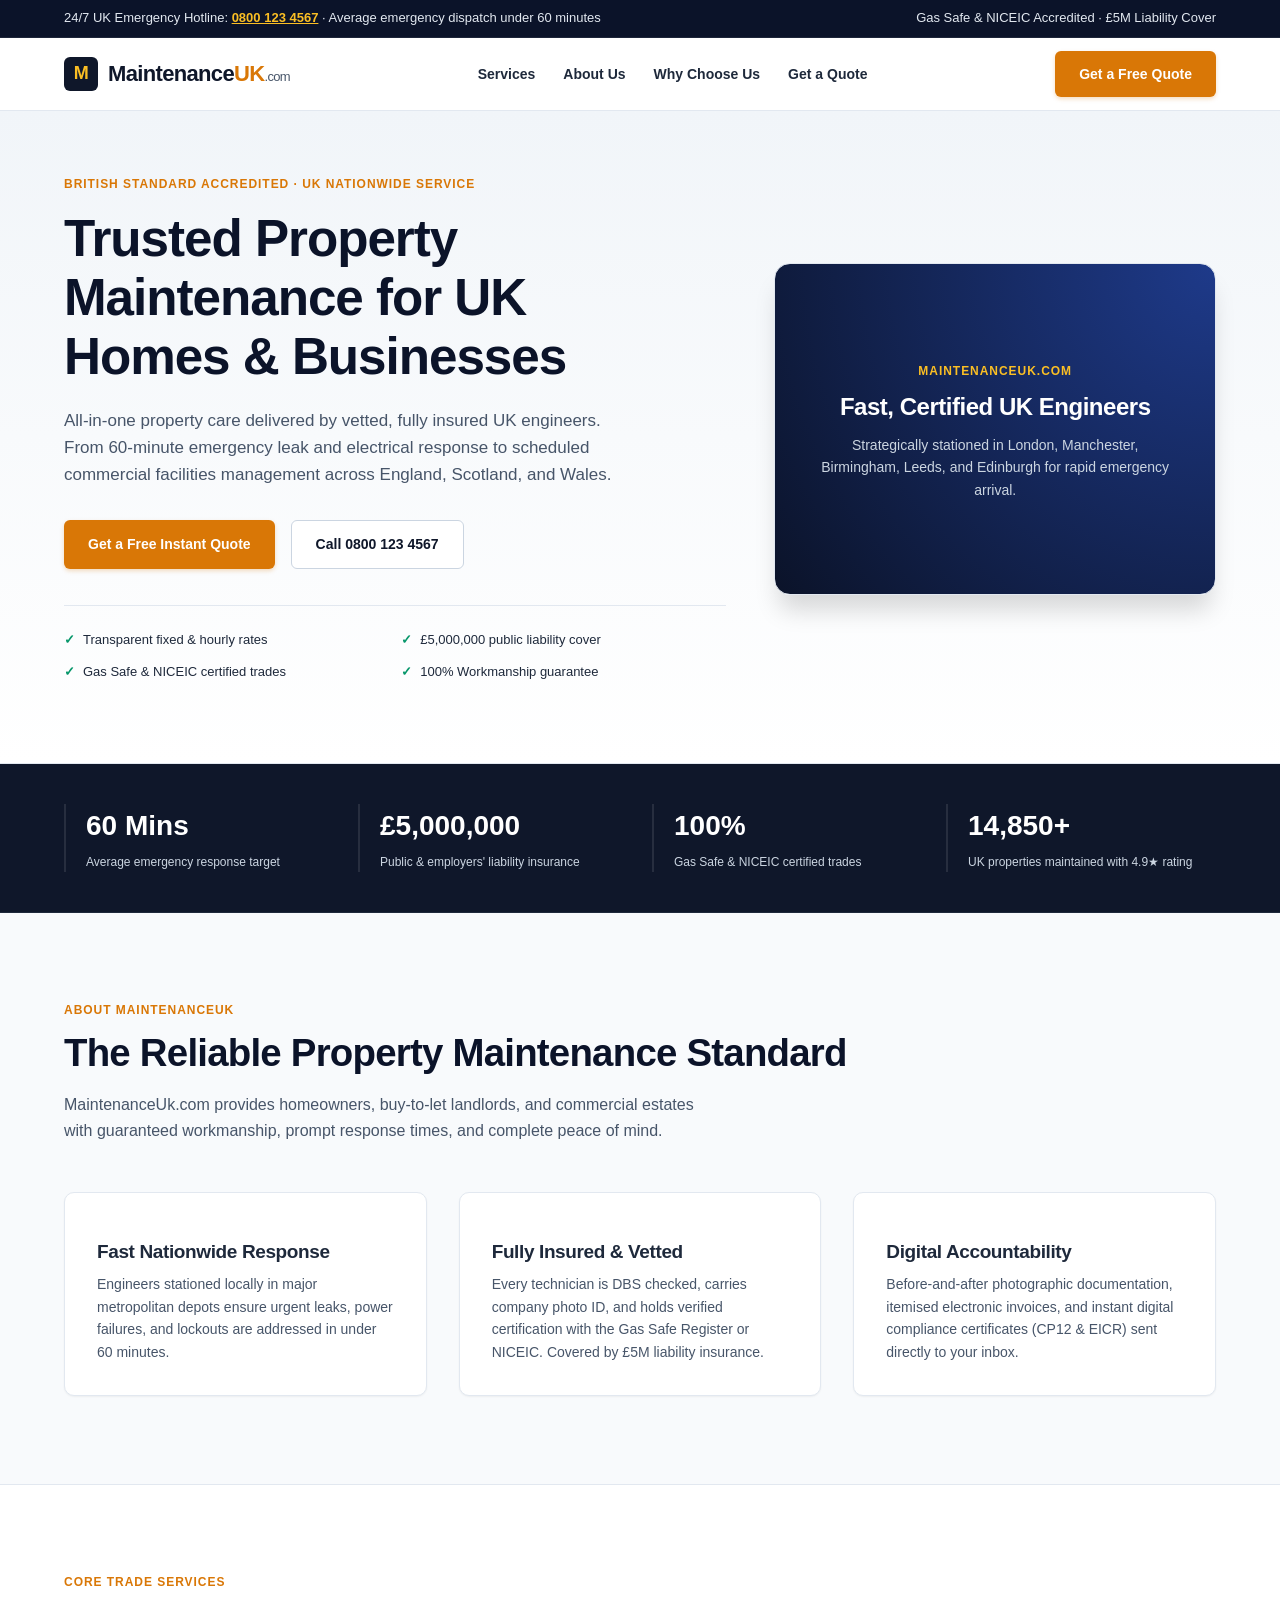
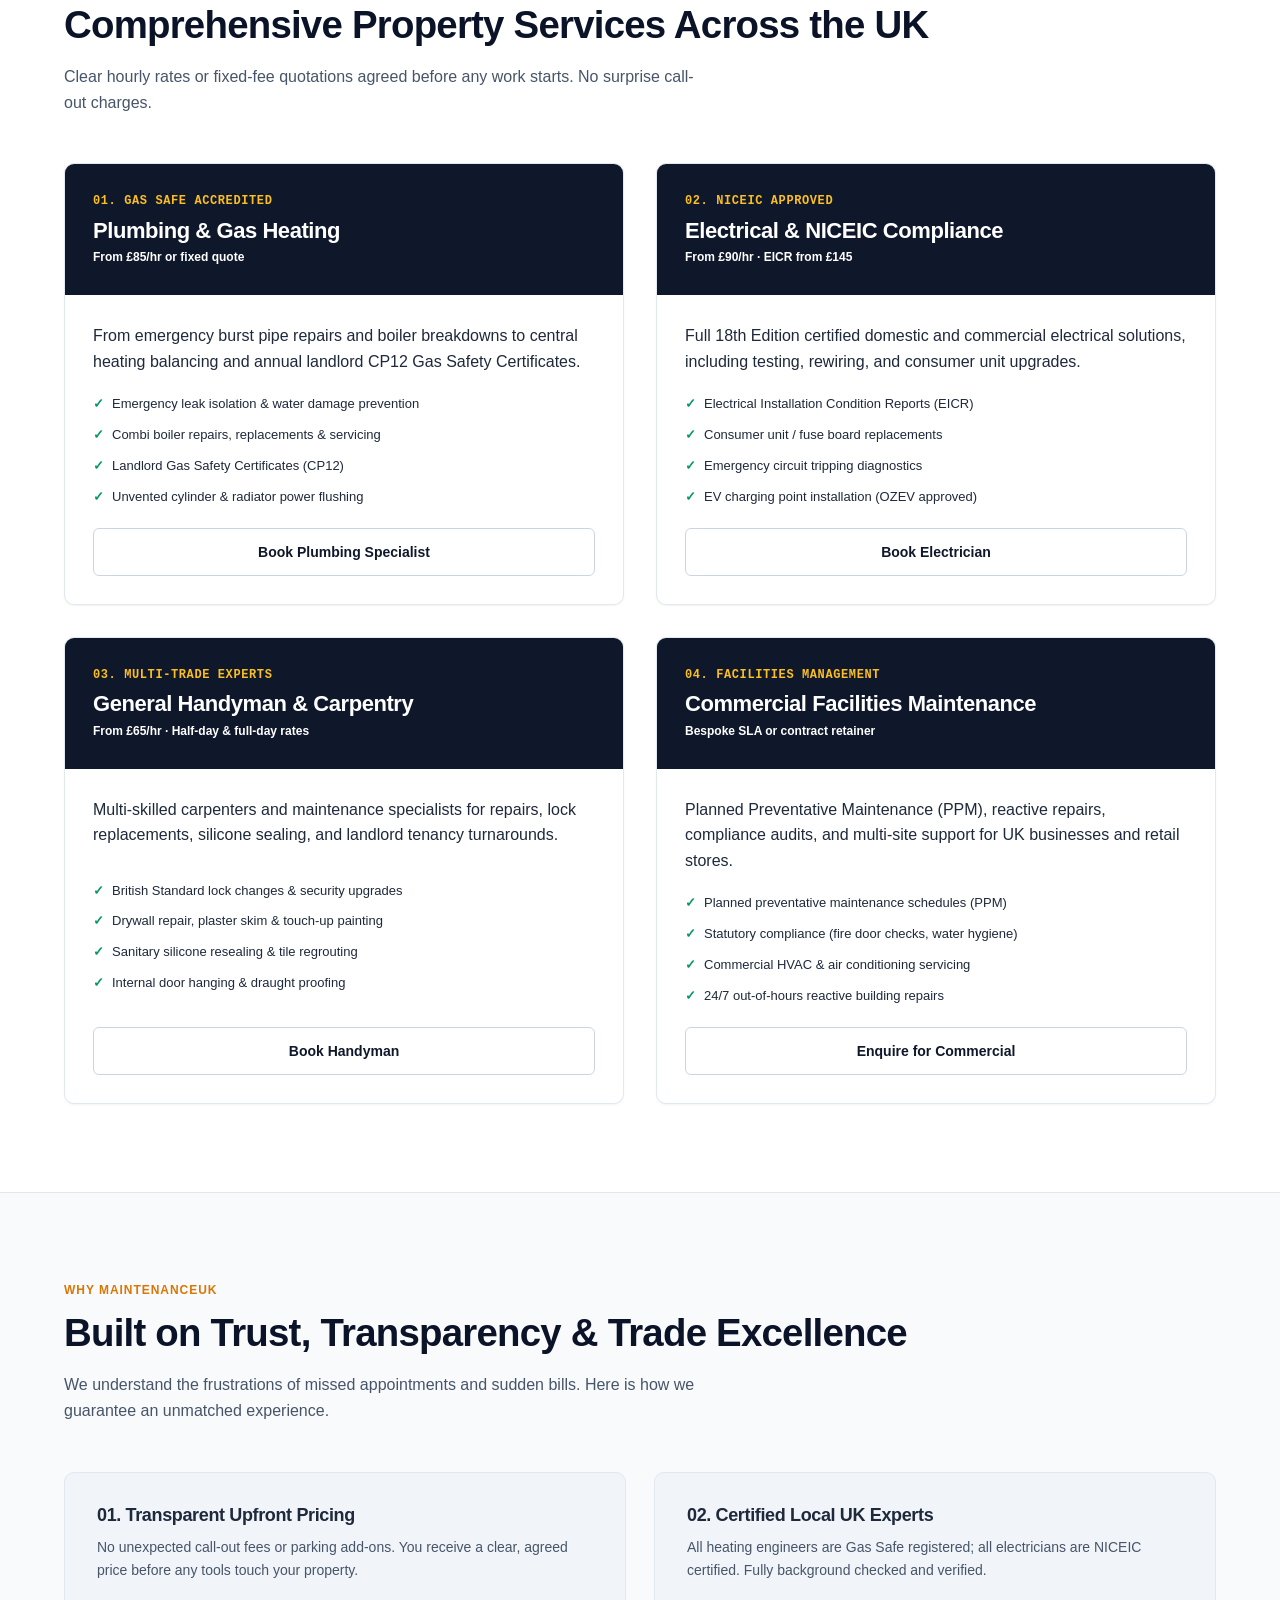
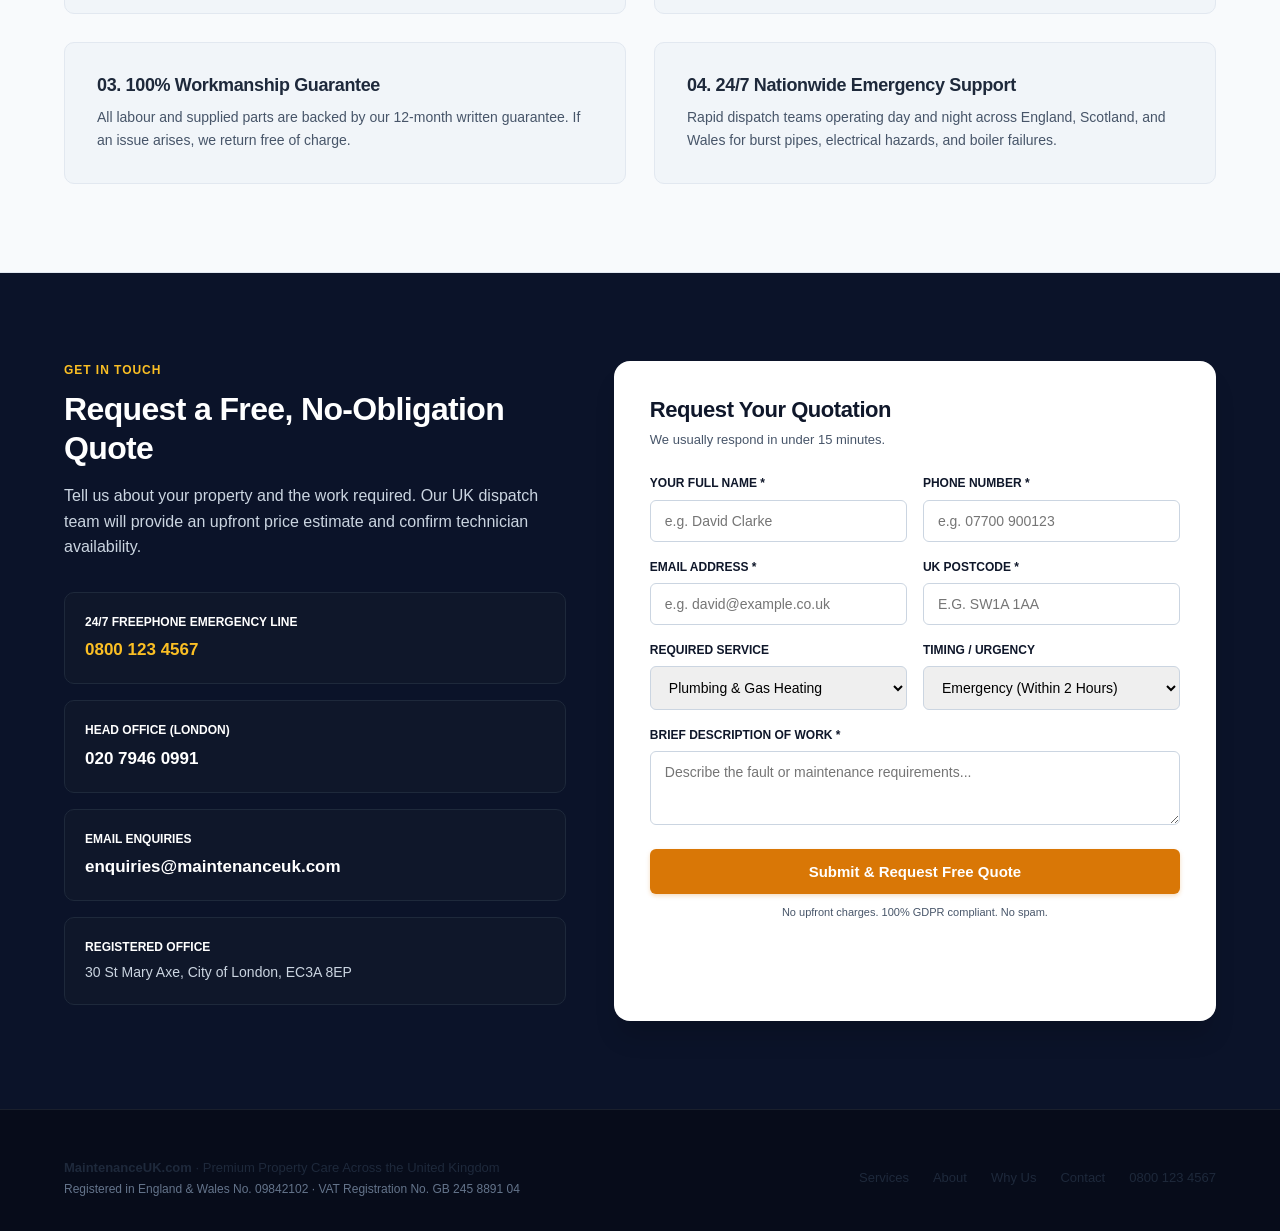
==== public/maintenance_uk.html @ 9b9533ff "feat: initialize React project with Vite and Tailwind Set up the project structure, including TypeSc" ====
<!DOCTYPE html>
<html lang="en-GB">
<head>
  <meta charset="UTF-8">
  <meta name="viewport" content="width=device-width, initial-scale=1.0">
  <title>MaintenanceUK | Premium Property Maintenance Across the United Kingdom</title>
  <meta name="description" content="MaintenanceUk.com provides trusted, fully insured property maintenance for UK homeowners, landlords, and commercial estates. Gas Safe, NICEIC certified, 24/7 fast response.">
  
  <!-- Polyfill/setter for window.fetch to allow extension interceptors to assign fetch without throwing -->
  <script>
    (function() {
      try {
        var _rawFetch = window.fetch ? window.fetch.bind(window) : null;
        Object.defineProperty(window, 'fetch', {
          get: function() { return _rawFetch; },
          set: function(fn) { _rawFetch = fn; },
          configurable: true,
          enumerable: true
        });
      } catch (err) {}

      window.addEventListener('error', function(event) {
        if (
          (event.filename && event.filename.indexOf('chrome-extension://') !== -1) ||
          (event.message && event.message.indexOf('Cannot set property fetch') !== -1)
        ) {
          event.preventDefault();
          event.stopImmediatePropagation();
          return true;
        }
      }, true);
    })();
  </script>

  <style>
    /* CSS Reset & Variables */
    *, *::before, *::after {
      box-sizing: border-box;
      margin: 0;
      padding: 0;
    }

    :root {
      --navy-950: #0b1329;
      --navy-900: #0f172a;
      --navy-800: #1e293b;
      --navy-700: #334155;
      --amber-600: #d97706;
      --amber-500: #f59e0b;
      --amber-400: #fbbf24;
      --emerald-600: #059669;
      --emerald-500: #10b981;
      --slate-50: #f8fafc;
      --slate-100: #f1f5f9;
      --slate-200: #e2e8f0;
      --slate-300: #cbd5e1;
      --slate-600: #475569;
      --slate-800: #1e293b;
      --slate-900: #0f172a;
      --white: #ffffff;
      --font-display: 'Plus Jakarta Sans', -apple-system, sans-serif;
      --font-body: 'Public Sans', -apple-system, sans-serif;
      --font-mono: 'JetBrains Mono', monospace;
      --radius-sm: 6px;
      --radius-md: 10px;
      --radius-lg: 16px;
      --shadow-sm: 0 1px 2px rgba(0,0,0,0.05);
      --shadow-md: 0 4px 6px -1px rgba(0,0,0,0.08), 0 2px 4px -2px rgba(0,0,0,0.05);
      --shadow-lg: 0 10px 15px -3px rgba(0,0,0,0.1), 0 4px 6px -4px rgba(0,0,0,0.08);
      --shadow-xl: 0 20px 25px -5px rgba(0,0,0,0.15);
    }

    html {
      font-family: var(--font-body);
      color: var(--slate-800);
      background-color: var(--slate-50);
      scroll-behavior: smooth;
      line-height: 1.6;
      -webkit-font-smoothing: antialiased;
    }

    h1, h2, h3, h4, .font-display {
      font-family: var(--font-display);
      letter-spacing: -0.02em;
      line-height: 1.2;
      color: var(--slate-950);
    }

    a {
      color: inherit;
      text-decoration: none;
    }

    img {
      max-width: 100%;
      height: auto;
      display: block;
    }

    .container {
      max-width: 1200px;
      margin: 0 auto;
      padding: 0 24px;
    }

    /* Top Emergency Strip */
    .emergency-bar {
      background-color: var(--navy-950);
      color: #e2e8f0;
      font-size: 13px;
      padding: 8px 0;
      border-bottom: 1px solid rgba(255,255,255,0.08);
    }

    .emergency-bar .container {
      display: flex;
      justify-content: space-between;
      align-items: center;
      flex-wrap: wrap;
      gap: 12px;
    }

    .emergency-phone {
      color: var(--amber-400);
      font-weight: 700;
      text-decoration: underline;
    }

    /* Main Navigation */
    .top-header {
      background-color: rgba(255, 255, 255, 0.98);
      border-bottom: 1px solid var(--slate-200);
      position: sticky;
      top: 0;
      z-index: 100;
      backdrop-filter: blur(8px);
    }

    .top-header .container {
      display: flex;
      align-items: center;
      justify-content: space-between;
      height: 72px;
      gap: 32px;
    }

    .brand {
      display: flex;
      align-items: center;
      gap: 10px;
      font-size: 22px;
      font-weight: 800;
      letter-spacing: -0.03em;
      color: var(--navy-900);
      white-space: nowrap;
    }

    .brand-badge {
      width: 34px;
      height: 34px;
      background: var(--navy-900);
      color: var(--amber-400);
      border-radius: var(--radius-sm);
      display: flex;
      align-items: center;
      justify-content: center;
      font-size: 18px;
      font-weight: 800;
    }

    .brand span.accent {
      color: var(--amber-600);
    }

    .brand span.domain {
      font-size: 13px;
      color: var(--slate-600);
      font-weight: 500;
    }

    .nav-links {
      display: flex;
      gap: 28px;
      font-size: 14px;
      font-weight: 600;
      color: var(--slate-700);
    }

    .nav-links a:hover {
      color: var(--amber-600);
      transition: color 0.15s ease;
    }

    .btn {
      display: inline-flex;
      align-items: center;
      justify-content: center;
      gap: 8px;
      padding: 12px 24px;
      border-radius: var(--radius-sm);
      font-size: 14px;
      font-weight: 700;
      cursor: pointer;
      transition: all 0.15s ease;
      white-space: nowrap;
      border: none;
    }

    .btn-primary {
      background-color: var(--amber-600);
      color: var(--white);
      box-shadow: 0 2px 4px rgba(217,119,6,0.25);
    }

    .btn-primary:hover {
      background-color: var(--amber-500);
      transform: translateY(-1px);
      box-shadow: 0 4px 10px rgba(217,119,6,0.35);
    }

    .btn-outline {
      background-color: var(--white);
      color: var(--navy-900);
      border: 1px solid var(--slate-300);
    }

    .btn-outline:hover {
      background-color: var(--slate-100);
      border-color: var(--slate-400);
    }

    /* Hero Section */
    .hero-section {
      padding: 64px 0 80px;
      background: linear-gradient(180deg, #f1f5f9 0%, #ffffff 100%);
      border-bottom: 1px solid var(--slate-200);
    }

    .hero-grid {
      display: grid;
      grid-template-columns: 1.2fr 0.8fr;
      gap: 48px;
      align-items: center;
    }

    .hero-kicker {
      font-size: 12px;
      font-weight: 700;
      text-transform: uppercase;
      letter-spacing: 0.08em;
      color: var(--amber-600);
      margin-bottom: 16px;
    }

    .hero-title {
      font-size: clamp(2.25rem, 4vw, 3.5rem);
      font-weight: 800;
      color: var(--navy-950);
      line-height: 1.15;
      margin-bottom: 20px;
      text-wrap: balance;
    }

    .hero-desc {
      font-size: 17px;
      color: var(--slate-600);
      margin-bottom: 32px;
      max-width: 580px;
    }

    .hero-actions {
      display: flex;
      gap: 16px;
      margin-bottom: 36px;
      flex-wrap: wrap;
    }

    .hero-trust-list {
      display: grid;
      grid-template-columns: 1fr 1fr;
      gap: 12px;
      padding-top: 24px;
      border-top: 1px solid var(--slate-200);
      font-size: 13px;
      color: var(--slate-700);
      font-weight: 500;
    }

    .hero-trust-item {
      display: flex;
      align-items: center;
      gap: 8px;
    }

    .check-icon {
      color: var(--emerald-600);
      font-weight: 800;
    }

    /* Hero Visual Card */
    .hero-visual {
      position: relative;
      border-radius: var(--radius-lg);
      overflow: hidden;
      box-shadow: var(--shadow-xl);
      background-color: var(--navy-900);
      border: 1px solid var(--slate-200);
      aspect-ratio: 4/3;
      display: flex;
      align-items: center;
      justify-content: center;
      color: white;
      text-align: center;
      background: radial-gradient(circle at top right, #1e3a8a, #0b1329);
    }

    .hero-visual-content {
      padding: 40px;
    }

    .hero-visual-badge {
      display: inline-block;
      font-size: 12px;
      text-transform: uppercase;
      letter-spacing: 0.08em;
      font-weight: 700;
      color: var(--amber-400);
      margin-bottom: 12px;
    }

    .hero-visual h3 {
      color: white;
      font-size: 24px;
      margin-bottom: 12px;
    }

    .hero-visual p {
      color: var(--slate-300);
      font-size: 14px;
      max-width: 360px;
      margin: 0 auto;
    }

    /* Full-width Stats Strip */
    .stats-strip {
      background-color: var(--navy-900);
      color: var(--white);
      padding: 40px 0;
      border-bottom: 1px solid var(--navy-800);
    }

    .stats-grid {
      display: grid;
      grid-template-columns: repeat(4, 1fr);
      gap: 24px;
    }

    .stat-item {
      border-left: 2px solid rgba(255,255,255,0.1);
      padding-left: 20px;
    }

    .stat-number {
      font-size: 28px;
      font-weight: 800;
      color: var(--white);
      font-family: var(--font-display);
      font-variant-numeric: tabular-nums;
    }

    .stat-label {
      font-size: 12px;
      color: var(--slate-300);
      margin-top: 4px;
    }

    /* Section Styles */
    .section {
      padding: 88px 0;
      border-bottom: 1px solid var(--slate-200);
    }

    .section-kicker {
      font-size: 12px;
      font-weight: 700;
      text-transform: uppercase;
      letter-spacing: 0.08em;
      color: var(--amber-600);
      margin-bottom: 10px;
    }

    .section-title {
      font-size: clamp(1.8rem, 3vw, 2.4rem);
      font-weight: 800;
      color: var(--navy-950);
      margin-bottom: 16px;
    }

    .section-desc {
      font-size: 16px;
      color: var(--slate-600);
      max-width: 640px;
      margin-bottom: 48px;
    }

    /* About Cards */
    .about-grid {
      display: grid;
      grid-template-columns: repeat(3, 1fr);
      gap: 32px;
    }

    .about-card {
      background: var(--white);
      padding: 32px;
      border-radius: var(--radius-md);
      border: 1px solid var(--slate-200);
      box-shadow: var(--shadow-sm);
    }

    .about-card h3 {
      font-size: 19px;
      font-weight: 700;
      margin: 16px 0 10px;
    }

    .about-card p {
      font-size: 14px;
      color: var(--slate-600);
      line-height: 1.6;
    }

    /* Services Grid */
    .services-grid {
      display: grid;
      grid-template-columns: repeat(2, 1fr);
      gap: 32px;
    }

    .service-card {
      background: var(--white);
      border-radius: var(--radius-md);
      border: 1px solid var(--slate-200);
      overflow: hidden;
      box-shadow: var(--shadow-sm);
      display: flex;
      flex-direction: column;
    }

    .service-card-header {
      background-color: var(--navy-900);
      color: white;
      padding: 28px;
    }

    .service-number {
      font-family: var(--font-mono);
      font-size: 12px;
      font-weight: 700;
      color: var(--amber-400);
      letter-spacing: 0.05em;
    }

    .service-card-header h3 {
      color: white;
      font-size: 22px;
      margin: 6px 0 4px;
    }

    .service-rate {
      font-size: 12px;
      color: var(--amber-300);
      font-weight: 600;
    }

    .service-body {
      padding: 28px;
      flex: 1;
      display: flex;
      flex-direction: column;
      justify-content: space-between;
    }

    .service-features {
      list-style: none;
      margin: 20px 0;
      display: flex;
      flex-direction: column;
      gap: 10px;
    }

    .service-features li {
      font-size: 13px;
      color: var(--slate-700);
      display: flex;
      align-items: flex-start;
      gap: 8px;
    }

    /* Why Choose Us Grid */
    .trust-grid {
      display: grid;
      grid-template-columns: repeat(2, 1fr);
      gap: 28px;
    }

    .trust-card {
      background: var(--slate-100);
      padding: 32px;
      border-radius: var(--radius-md);
      border: 1px solid var(--slate-200);
    }

    .trust-card h3 {
      font-size: 18px;
      font-weight: 700;
      margin-bottom: 10px;
    }

    .trust-card p {
      font-size: 14px;
      color: var(--slate-600);
    }

    /* Contact Section */
    .contact-section {
      background-color: var(--navy-950);
      color: white;
      padding: 88px 0;
    }

    .contact-grid {
      display: grid;
      grid-template-columns: 1fr 1.2fr;
      gap: 48px;
    }

    .contact-info h2 {
      color: white;
      font-size: 32px;
      margin-bottom: 16px;
    }

    .contact-info p {
      color: var(--slate-300);
      font-size: 16px;
      margin-bottom: 32px;
    }

    .contact-detail {
      background: var(--navy-900);
      padding: 20px;
      border-radius: var(--radius-md);
      border: 1px solid var(--navy-800);
      margin-bottom: 16px;
    }

    .contact-detail-label {
      font-size: 12px;
      color: var(--slate-400);
      text-transform: uppercase;
      font-weight: 700;
      margin-bottom: 4px;
    }

    .contact-detail-val {
      font-size: 17px;
      font-weight: 700;
      color: white;
    }

    /* Contact Form */
    .contact-form {
      background: white;
      padding: 36px;
      border-radius: var(--radius-lg);
      color: var(--slate-900);
      box-shadow: var(--shadow-xl);
    }

    .form-group {
      margin-bottom: 16px;
    }

    .form-group label {
      display: block;
      font-size: 12px;
      font-weight: 700;
      text-transform: uppercase;
      color: var(--slate-700);
      margin-bottom: 6px;
    }

    .form-control {
      width: 100%;
      padding: 12px 14px;
      font-size: 14px;
      border: 1px solid var(--slate-300);
      border-radius: var(--radius-sm);
      font-family: inherit;
    }

    .form-control:focus {
      outline: none;
      border-color: var(--amber-600);
      box-shadow: 0 0 0 2px rgba(217,119,6,0.2);
    }

    .form-row {
      display: grid;
      grid-template-columns: 1fr 1fr;
      gap: 16px;
    }

    /* Footer */
    .footer {
      background-color: #070c1a;
      color: var(--slate-400);
      font-size: 13px;
      padding: 48px 0 32px;
      border-top: 1px solid rgba(255,255,255,0.08);
    }

    .footer .container {
      display: flex;
      justify-content: space-between;
      align-items: center;
      flex-wrap: wrap;
      gap: 20px;
    }

    .footer-links {
      display: flex;
      gap: 24px;
    }

    .footer-links a:hover {
      color: white;
    }

    /* Responsive adjustments */
    @media (max-width: 900px) {
      .hero-grid,
      .services-grid,
      .about-grid,
      .trust-grid,
      .contact-grid {
        grid-template-columns: 1fr;
      }

      .stats-grid {
        grid-template-columns: repeat(2, 1fr);
      }

      .nav-links {
        display: none;
      }

      .form-row {
        grid-template-columns: 1fr;
      }
    }
  </style>
</head>
<body>

  <!-- 24/7 UK Emergency Hotline Strip -->
  <div class="emergency-bar">
    <div class="container">
      <div>
        <span>24/7 UK Emergency Hotline: </span>
        <a href="tel:08001234567" class="emergency-phone">0800 123 4567</a>
        <span> · Average emergency dispatch under 60 minutes</span>
      </div>
      <div>
        <span>Gas Safe & NICEIC Accredited · £5M Liability Cover</span>
      </div>
    </div>
  </div>

  <!-- Top Bar Navigation -->
  <header class="top-header">
    <div class="container">
      <a href="#" class="brand">
        <div class="brand-badge">M</div>
        <div>Maintenance<span class="accent">UK</span><span class="domain">.com</span></div>
      </a>

      <nav class="nav-links">
        <a href="#services">Services</a>
        <a href="#about">About Us</a>
        <a href="#why-choose-us">Why Choose Us</a>
        <a href="#contact">Get a Quote</a>
      </nav>

      <a href="#contact" class="btn btn-primary">
        Get a Free Quote
      </a>
    </div>
  </header>

  <!-- Hero Section -->
  <section class="hero-section">
    <div class="container">
      <div class="hero-grid">
        <div>
          <div class="hero-kicker">British Standard Accredited · UK Nationwide Service</div>
          <h1 class="hero-title">Trusted Property Maintenance for UK Homes & Businesses</h1>
          <p class="hero-desc">
            All-in-one property care delivered by vetted, fully insured UK engineers. From 60-minute emergency leak and electrical response to scheduled commercial facilities management across England, Scotland, and Wales.
          </p>

          <div class="hero-actions">
            <a href="#contact" class="btn btn-primary">Get a Free Instant Quote</a>
            <a href="tel:08001234567" class="btn btn-outline">Call 0800 123 4567</a>
          </div>

          <div class="hero-trust-list">
            <div class="hero-trust-item"><span class="check-icon">✓</span> Transparent fixed & hourly rates</div>
            <div class="hero-trust-item"><span class="check-icon">✓</span> £5,000,000 public liability cover</div>
            <div class="hero-trust-item"><span class="check-icon">✓</span> Gas Safe & NICEIC certified trades</div>
            <div class="hero-trust-item"><span class="check-icon">✓</span> 100% Workmanship guarantee</div>
          </div>
        </div>

        <div>
          <div class="hero-visual">
            <div class="hero-visual-content">
              <span class="hero-visual-badge">MaintenanceUk.com</span>
              <h3>Fast, Certified UK Engineers</h3>
              <p>Strategically stationed in London, Manchester, Birmingham, Leeds, and Edinburgh for rapid emergency arrival.</p>
            </div>
          </div>
        </div>
      </div>
    </div>
  </section>

  <!-- Key Metrics Strip -->
  <div class="stats-strip">
    <div class="container">
      <div class="stats-grid">
        <div class="stat-item">
          <div class="stat-number">60 Mins</div>
          <div class="stat-label">Average emergency response target</div>
        </div>
        <div class="stat-item">
          <div class="stat-number">£5,000,000</div>
          <div class="stat-label">Public & employers' liability insurance</div>
        </div>
        <div class="stat-item">
          <div class="stat-number">100%</div>
          <div class="stat-label">Gas Safe & NICEIC certified trades</div>
        </div>
        <div class="stat-item">
          <div class="stat-number">14,850+</div>
          <div class="stat-label">UK properties maintained with 4.9★ rating</div>
        </div>
      </div>
    </div>
  </div>

  <!-- About Us Section -->
  <section id="about" class="section">
    <div class="container">
      <div class="section-kicker">About MaintenanceUK</div>
      <h2 class="section-title">The Reliable Property Maintenance Standard</h2>
      <p class="section-desc">
        MaintenanceUk.com provides homeowners, buy-to-let landlords, and commercial estates with guaranteed workmanship, prompt response times, and complete peace of mind.
      </p>

      <div class="about-grid">
        <div class="about-card">
          <h3>Fast Nationwide Response</h3>
          <p>
            Engineers stationed locally in major metropolitan depots ensure urgent leaks, power failures, and lockouts are addressed in under 60 minutes.
          </p>
        </div>

        <div class="about-card">
          <h3>Fully Insured & Vetted</h3>
          <p>
            Every technician is DBS checked, carries company photo ID, and holds verified certification with the Gas Safe Register or NICEIC. Covered by £5M liability insurance.
          </p>
        </div>

        <div class="about-card">
          <h3>Digital Accountability</h3>
          <p>
            Before-and-after photographic documentation, itemised electronic invoices, and instant digital compliance certificates (CP12 & EICR) sent directly to your inbox.
          </p>
        </div>
      </div>
    </div>
  </section>

  <!-- Services Grid -->
  <section id="services" class="section" style="background-color: #ffffff;">
    <div class="container">
      <div class="section-kicker">Core Trade Services</div>
      <h2 class="section-title">Comprehensive Property Services Across the UK</h2>
      <p class="section-desc">
        Clear hourly rates or fixed-fee quotations agreed before any work starts. No surprise call-out charges.
      </p>

      <div class="services-grid">
        <!-- Plumbing & Heating -->
        <div class="service-card">
          <div class="service-card-header">
            <div class="service-number">01. GAS SAFE ACCREDITED</div>
            <h3>Plumbing & Gas Heating</h3>
            <div class="service-rate">From £85/hr or fixed quote</div>
          </div>
          <div class="service-body">
            <p>From emergency burst pipe repairs and boiler breakdowns to central heating balancing and annual landlord CP12 Gas Safety Certificates.</p>
            <ul class="service-features">
              <li><span class="check-icon">✓</span> Emergency leak isolation & water damage prevention</li>
              <li><span class="check-icon">✓</span> Combi boiler repairs, replacements & servicing</li>
              <li><span class="check-icon">✓</span> Landlord Gas Safety Certificates (CP12)</li>
              <li><span class="check-icon">✓</span> Unvented cylinder & radiator power flushing</li>
            </ul>
            <a href="#contact" class="btn btn-outline">Book Plumbing Specialist</a>
          </div>
        </div>

        <!-- Electrical -->
        <div class="service-card">
          <div class="service-card-header">
            <div class="service-number">02. NICEIC APPROVED</div>
            <h3>Electrical & NICEIC Compliance</h3>
            <div class="service-rate">From £90/hr · EICR from £145</div>
          </div>
          <div class="service-body">
            <p>Full 18th Edition certified domestic and commercial electrical solutions, including testing, rewiring, and consumer unit upgrades.</p>
            <ul class="service-features">
              <li><span class="check-icon">✓</span> Electrical Installation Condition Reports (EICR)</li>
              <li><span class="check-icon">✓</span> Consumer unit / fuse board replacements</li>
              <li><span class="check-icon">✓</span> Emergency circuit tripping diagnostics</li>
              <li><span class="check-icon">✓</span> EV charging point installation (OZEV approved)</li>
            </ul>
            <a href="#contact" class="btn btn-outline">Book Electrician</a>
          </div>
        </div>

        <!-- General Handyman -->
        <div class="service-card">
          <div class="service-card-header">
            <div class="service-number">03. MULTI-TRADE EXPERTS</div>
            <h3>General Handyman & Carpentry</h3>
            <div class="service-rate">From £65/hr · Half-day & full-day rates</div>
          </div>
          <div class="service-body">
            <p>Multi-skilled carpenters and maintenance specialists for repairs, lock replacements, silicone sealing, and landlord tenancy turnarounds.</p>
            <ul class="service-features">
              <li><span class="check-icon">✓</span> British Standard lock changes & security upgrades</li>
              <li><span class="check-icon">✓</span> Drywall repair, plaster skim & touch-up painting</li>
              <li><span class="check-icon">✓</span> Sanitary silicone resealing & tile regrouting</li>
              <li><span class="check-icon">✓</span> Internal door hanging & draught proofing</li>
            </ul>
            <a href="#contact" class="btn btn-outline">Book Handyman</a>
          </div>
        </div>

        <!-- Commercial Maintenance -->
        <div class="service-card">
          <div class="service-card-header">
            <div class="service-number">04. FACILITIES MANAGEMENT</div>
            <h3>Commercial Facilities Maintenance</h3>
            <div class="service-rate">Bespoke SLA or contract retainer</div>
          </div>
          <div class="service-body">
            <p>Planned Preventative Maintenance (PPM), reactive repairs, compliance audits, and multi-site support for UK businesses and retail stores.</p>
            <ul class="service-features">
              <li><span class="check-icon">✓</span> Planned preventative maintenance schedules (PPM)</li>
              <li><span class="check-icon">✓</span> Statutory compliance (fire door checks, water hygiene)</li>
              <li><span class="check-icon">✓</span> Commercial HVAC & air conditioning servicing</li>
              <li><span class="check-icon">✓</span> 24/7 out-of-hours reactive building repairs</li>
            </ul>
            <a href="#contact" class="btn btn-outline">Enquire for Commercial</a>
          </div>
        </div>
      </div>
    </div>
  </section>

  <!-- Why Choose Us -->
  <section id="why-choose-us" class="section">
    <div class="container">
      <div class="section-kicker">Why MaintenanceUK</div>
      <h2 class="section-title">Built on Trust, Transparency & Trade Excellence</h2>
      <p class="section-desc">
        We understand the frustrations of missed appointments and sudden bills. Here is how we guarantee an unmatched experience.
      </p>

      <div class="trust-grid">
        <div class="trust-card">
          <h3>01. Transparent Upfront Pricing</h3>
          <p>No unexpected call-out fees or parking add-ons. You receive a clear, agreed price before any tools touch your property.</p>
        </div>
        <div class="trust-card">
          <h3>02. Certified Local UK Experts</h3>
          <p>All heating engineers are Gas Safe registered; all electricians are NICEIC certified. Fully background checked and verified.</p>
        </div>
        <div class="trust-card">
          <h3>03. 100% Workmanship Guarantee</h3>
          <p>All labour and supplied parts are backed by our 12-month written guarantee. If an issue arises, we return free of charge.</p>
        </div>
        <div class="trust-card">
          <h3>04. 24/7 Nationwide Emergency Support</h3>
          <p>Rapid dispatch teams operating day and night across England, Scotland, and Wales for burst pipes, electrical hazards, and boiler failures.</p>
        </div>
      </div>
    </div>
  </section>

  <!-- Contact & Free Quote Section -->
  <section id="contact" class="contact-section">
    <div class="container">
      <div class="contact-grid">
        <div class="contact-info">
          <div class="section-kicker" style="color: var(--amber-400);">Get in Touch</div>
          <h2>Request a Free, No-Obligation Quote</h2>
          <p>
            Tell us about your property and the work required. Our UK dispatch team will provide an upfront price estimate and confirm technician availability.
          </p>

          <div class="contact-detail">
            <div class="contact-detail-label">24/7 Freephone Emergency Line</div>
            <div class="contact-detail-val">
              <a href="tel:08001234567" style="color: var(--amber-400);">0800 123 4567</a>
            </div>
          </div>

          <div class="contact-detail">
            <div class="contact-detail-label">Head Office (London)</div>
            <div class="contact-detail-val">020 7946 0991</div>
          </div>

          <div class="contact-detail">
            <div class="contact-detail-label">Email Enquiries</div>
            <div class="contact-detail-val">enquiries@maintenanceuk.com</div>
          </div>

          <div class="contact-detail">
            <div class="contact-detail-label">Registered Office</div>
            <div class="contact-detail-val" style="font-size: 14px; font-weight: normal; color: #cbd5e1;">
              30 St Mary Axe, City of London, EC3A 8EP
            </div>
          </div>
        </div>

        <!-- Functional Contact Form -->
        <div class="contact-form">
          <h3 style="font-size: 22px; font-weight: 800; margin-bottom: 6px;">Request Your Quotation</h3>
          <p style="font-size: 13px; color: var(--slate-600); margin-bottom: 24px;">We usually respond in under 15 minutes.</p>

          <form action="#" method="POST" onsubmit="event.preventDefault(); alert('Thank you! Your quote request has been received. Reference #MUK-' + Math.floor(100000 + Math.random() * 900000) + '. A maintenance coordinator will contact you shortly.');">
            <div class="form-row">
              <div class="form-group">
                <label>Your Full Name *</label>
                <input type="text" class="form-control" placeholder="e.g. David Clarke" required>
              </div>
              <div class="form-group">
                <label>Phone Number *</label>
                <input type="tel" class="form-control" placeholder="e.g. 07700 900123" required>
              </div>
            </div>

            <div class="form-row">
              <div class="form-group">
                <label>Email Address *</label>
                <input type="email" class="form-control" placeholder="e.g. david@example.co.uk" required>
              </div>
              <div class="form-group">
                <label>UK Postcode *</label>
                <input type="text" class="form-control" placeholder="e.g. SW1A 1AA" required style="text-transform: uppercase;">
              </div>
            </div>

            <div class="form-row">
              <div class="form-group">
                <label>Required Service</label>
                <select class="form-control">
                  <option>Plumbing & Gas Heating</option>
                  <option>Electrical & NICEIC Compliance</option>
                  <option>General Handyman Services</option>
                  <option>Commercial Facilities Management</option>
                  <option>Landlord Safety Certificates (CP12 / EICR)</option>
                </select>
              </div>
              <div class="form-group">
                <label>Timing / Urgency</label>
                <select class="form-control">
                  <option>Emergency (Within 2 Hours)</option>
                  <option>Next Day (Within 24-48 Hours)</option>
                  <option>Flexible / Planned Date</option>
                </select>
              </div>
            </div>

            <div class="form-group">
              <label>Brief Description of Work *</label>
              <textarea class="form-control" rows="3" placeholder="Describe the fault or maintenance requirements..." required></textarea>
            </div>

            <button type="submit" class="btn btn-primary" style="width: 100%; padding: 14px; font-size: 15px;">
              Submit & Request Free Quote
            </button>
            <p style="font-size: 11px; text-align: center; color: var(--slate-600); margin-top: 10px;">
              No upfront charges. 100% GDPR compliant. No spam.
            </p>
          </form>
        </div>
      </div>
    </div>
  </section>

  <!-- Professional Footer -->
  <footer class="footer">
    <div class="container">
      <div>
        <strong>MaintenanceUK.com</strong> · Premium Property Care Across the United Kingdom<br>
        <span style="font-size: 12px; color: #64748b;">
          Registered in England & Wales No. 09842102 · VAT Registration No. GB 245 8891 04
        </span>
      </div>

      <div class="footer-links">
        <a href="#services">Services</a>
        <a href="#about">About</a>
        <a href="#why-choose-us">Why Us</a>
        <a href="#contact">Contact</a>
        <a href="tel:08001234567">0800 123 4567</a>
      </div>
    </div>
  </footer>

</body>
</html>
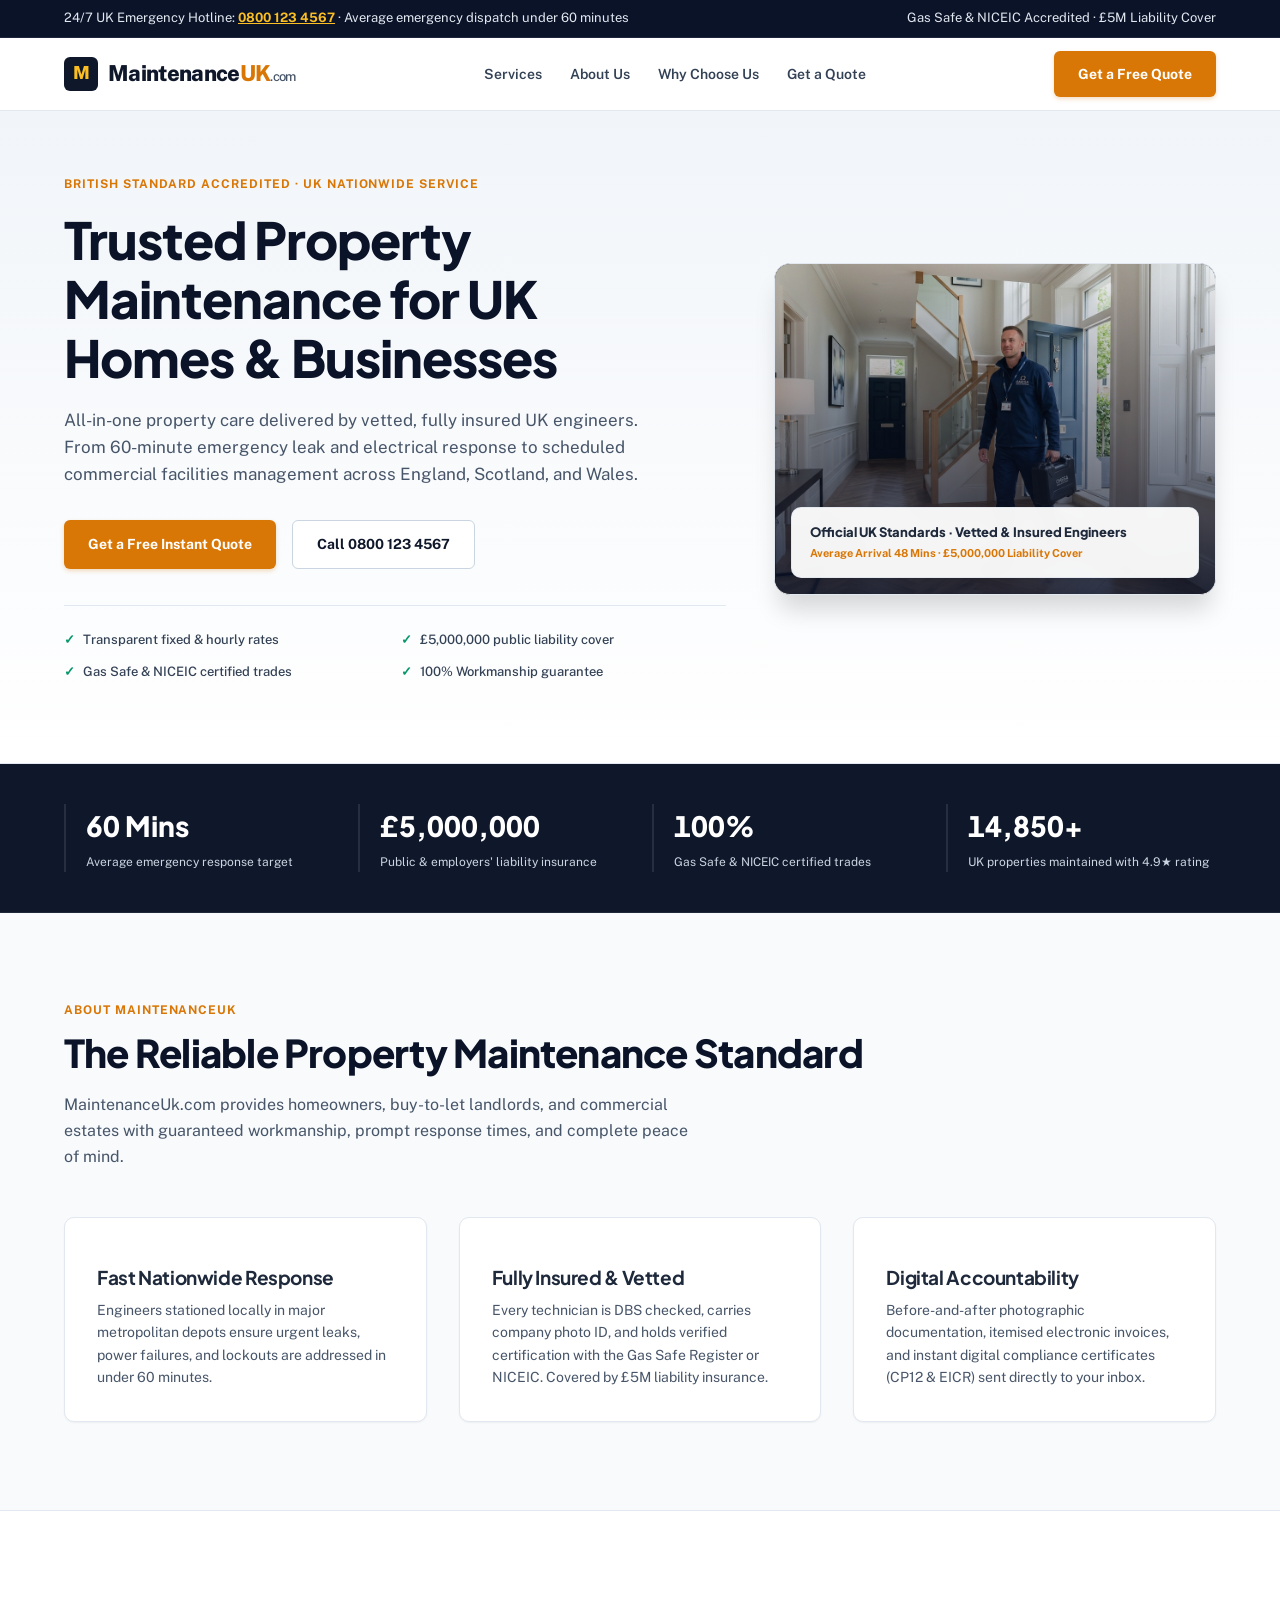
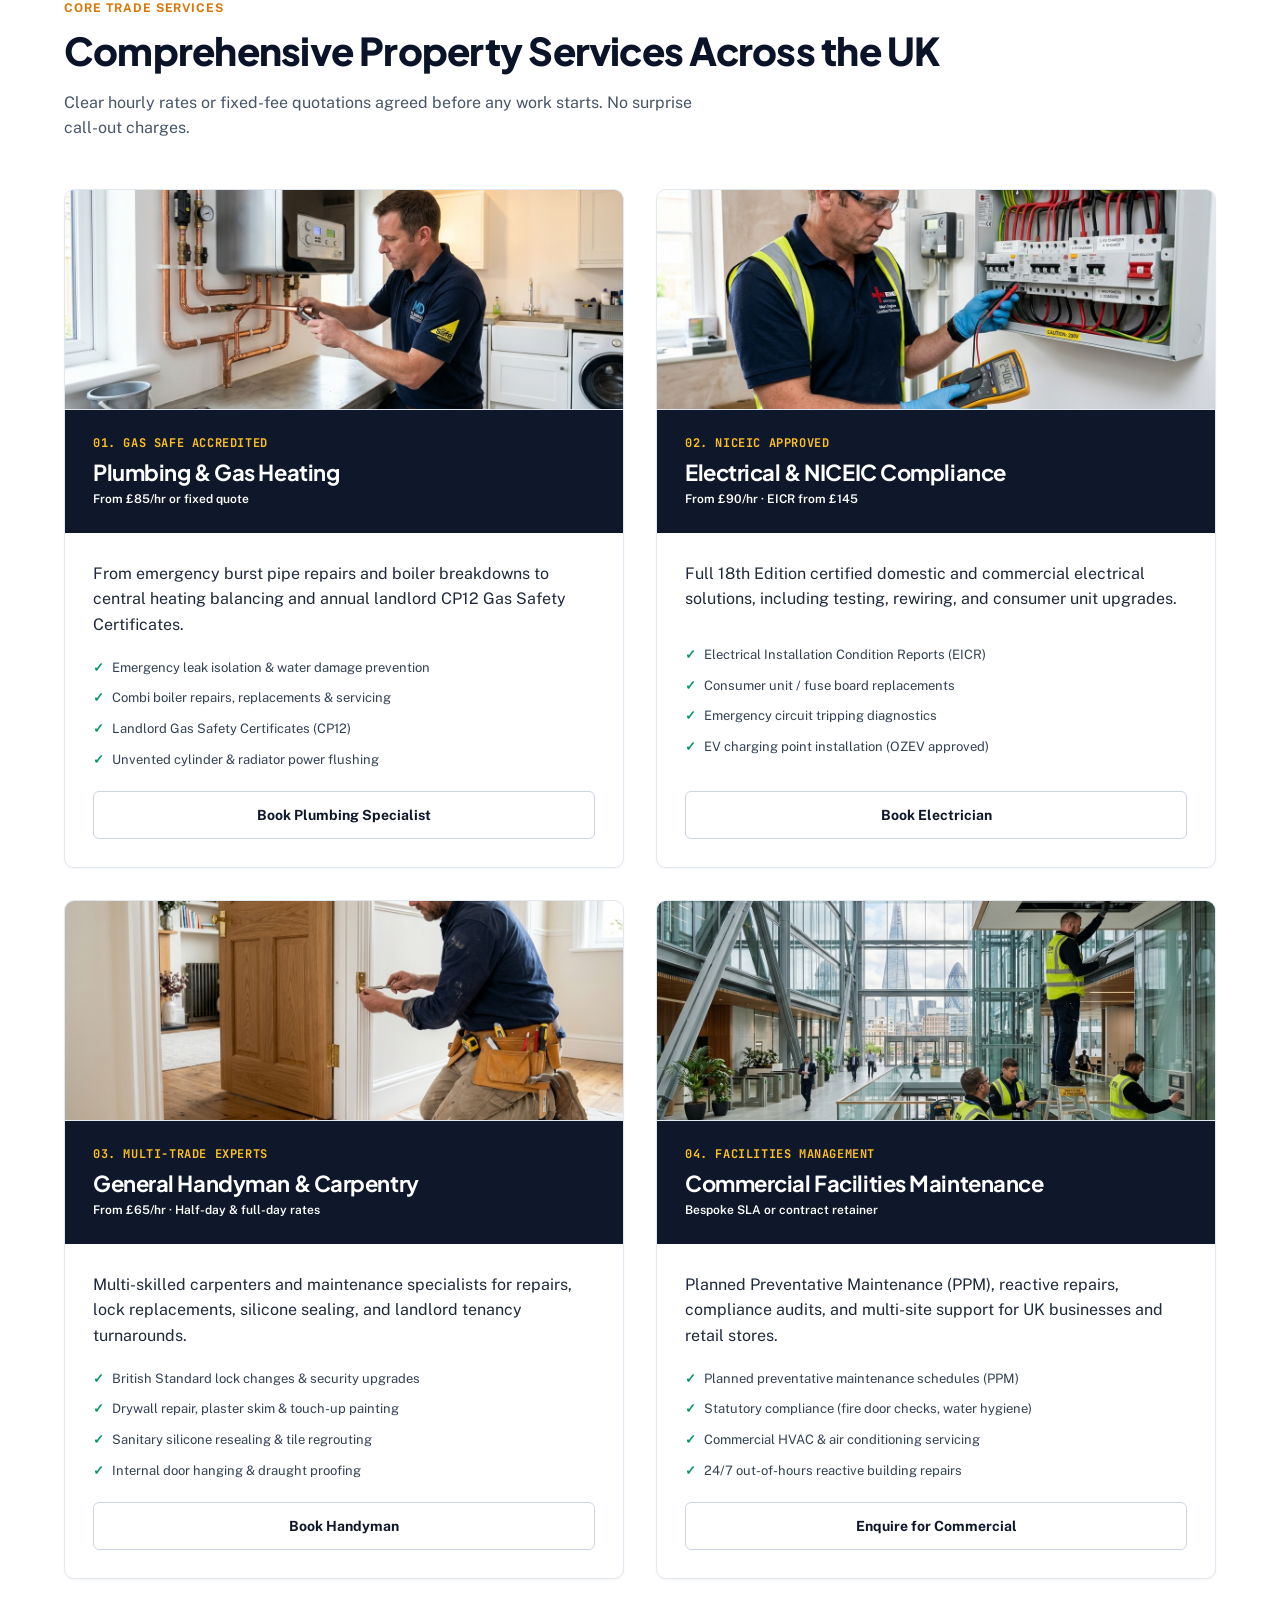
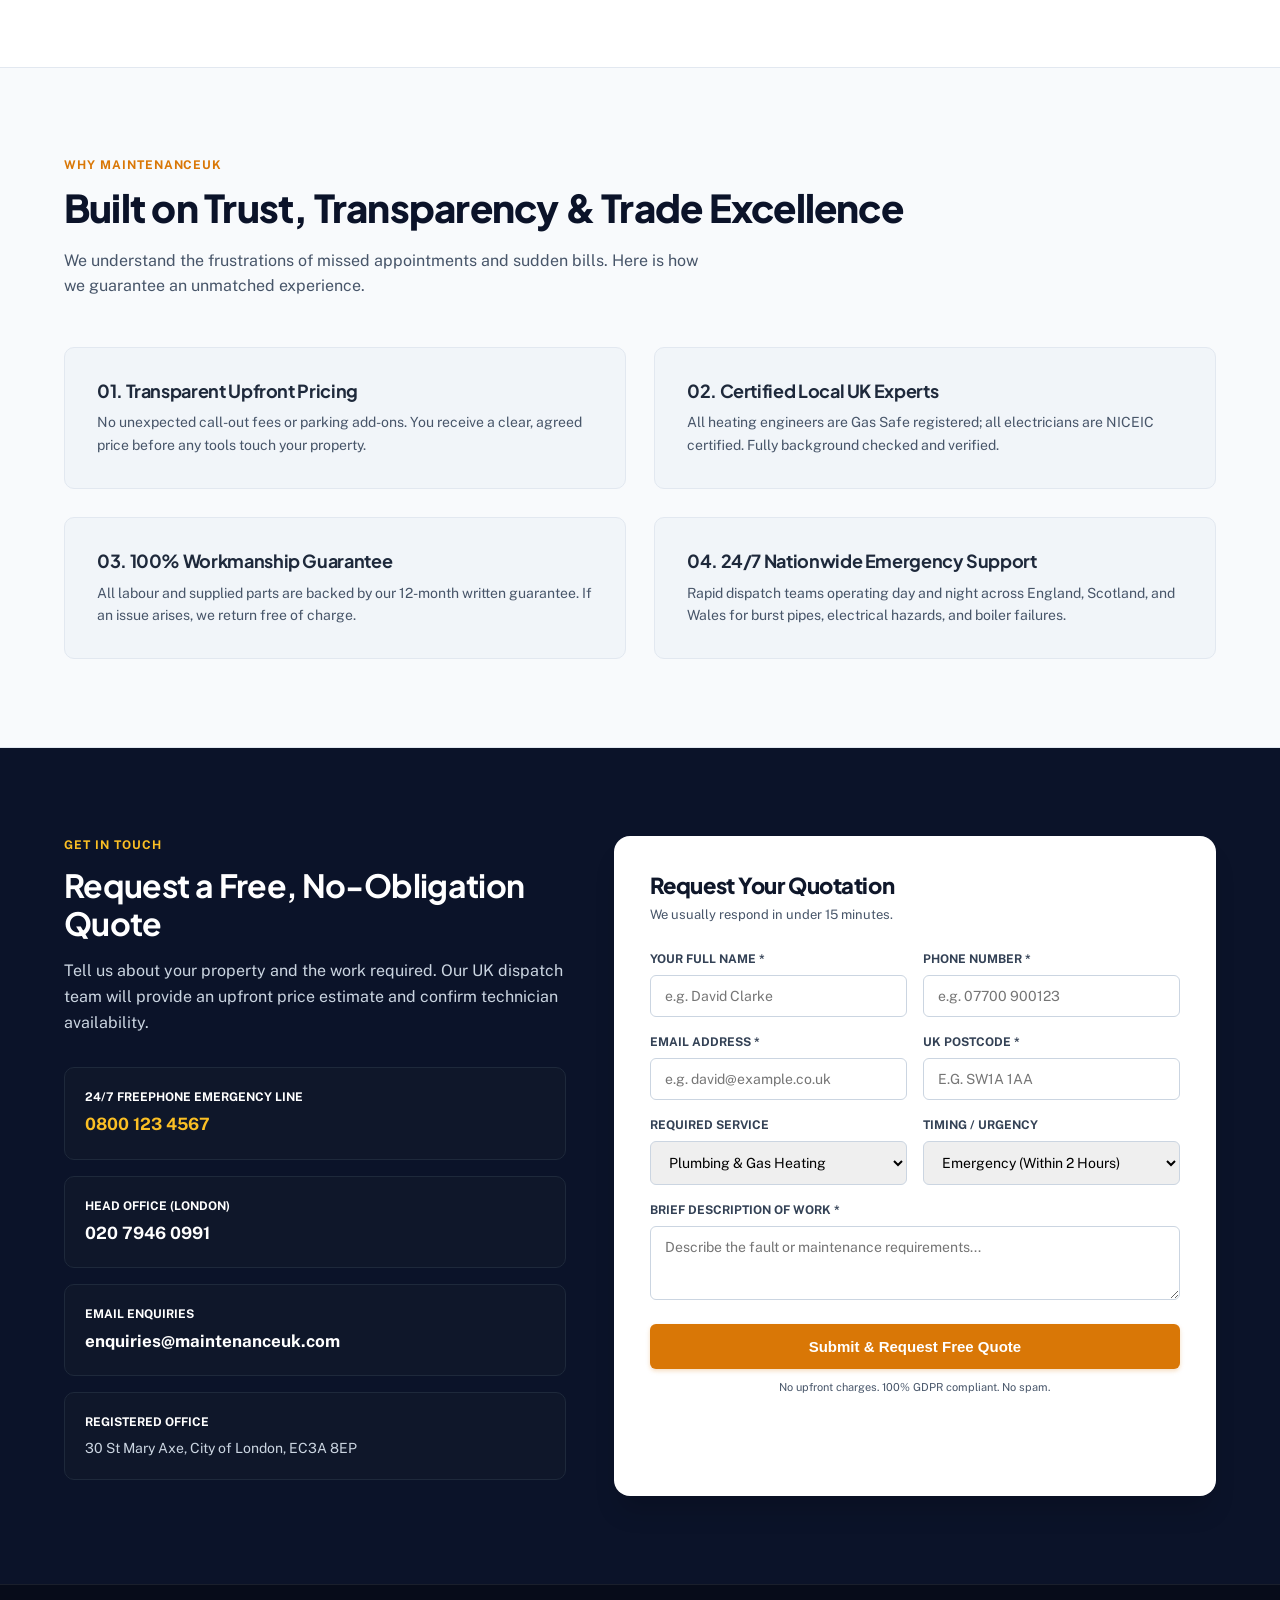
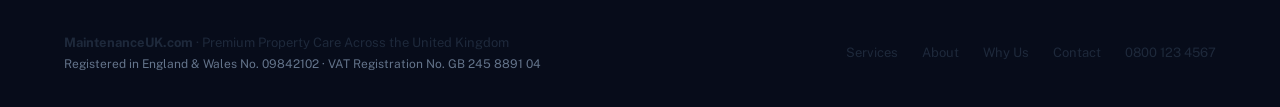
==== commit 93fd9db2: "feat: enhance UI with spotlight image and updated typography - Update AboutSection to include a spot" ====
--- a/public/maintenance_uk.html
+++ b/public/maintenance_uk.html
@@ -32,6 +32,11 @@
     })();
   </script>
 
+  <!-- Typography -->
+  <link rel="preconnect" href="https://fonts.googleapis.com">
+  <link rel="preconnect" href="https://fonts.gstatic.com" crossorigin>
+  <link href="https://fonts.googleapis.com/css2?family=Plus+Jakarta+Sans:wght@400;500;600;700;800&family=Public+Sans:wght@400;500;600&family=JetBrains+Mono:wght@500;700&display=swap" rel="stylesheet">
+
   <style>
     /* CSS Reset & Variables */
     *, *::before, *::after {
@@ -49,12 +54,12 @@
       --amber-500: #f59e0b;
       --amber-400: #fbbf24;
       --emerald-600: #059669;
-      --emerald-500: #10b981;
       --slate-50: #f8fafc;
       --slate-100: #f1f5f9;
       --slate-200: #e2e8f0;
       --slate-300: #cbd5e1;
       --slate-600: #475569;
+      --slate-700: #334155;
       --slate-800: #1e293b;
       --slate-900: #0f172a;
       --white: #ffffff;
@@ -65,8 +70,7 @@
       --radius-md: 10px;
       --radius-lg: 16px;
       --shadow-sm: 0 1px 2px rgba(0,0,0,0.05);
-      --shadow-md: 0 4px 6px -1px rgba(0,0,0,0.08), 0 2px 4px -2px rgba(0,0,0,0.05);
-      --shadow-lg: 0 10px 15px -3px rgba(0,0,0,0.1), 0 4px 6px -4px rgba(0,0,0,0.08);
+      --shadow-md: 0 4px 6px -1px rgba(0,0,0,0.08);
       --shadow-xl: 0 20px 25px -5px rgba(0,0,0,0.15);
     }
 
@@ -297,7 +301,7 @@
       font-weight: 800;
     }
 
-    /* Hero Visual Card */
+    /* Hero Visual Card with Real Photo */
     .hero-visual {
       position: relative;
       border-radius: var(--radius-lg);
@@ -307,38 +311,56 @@
       border: 1px solid var(--slate-200);
       aspect-ratio: 4/3;
       display: flex;
-      align-items: center;
-      justify-content: center;
-      color: white;
-      text-align: center;
-      background: radial-gradient(circle at top right, #1e3a8a, #0b1329);
-    }
-
-    .hero-visual-content {
-      padding: 40px;
-    }
-
-    .hero-visual-badge {
-      display: inline-block;
-      font-size: 12px;
-      text-transform: uppercase;
-      letter-spacing: 0.08em;
+      align-items: flex-end;
+    }
+
+    .hero-img {
+      position: absolute;
+      top: 0;
+      left: 0;
+      width: 100%;
+      height: 100%;
+      object-fit: cover;
+      object-position: center;
+      transition: transform 0.4s ease;
+    }
+
+    .hero-visual:hover .hero-img {
+      transform: scale(1.02);
+    }
+
+    .hero-visual-overlay {
+      position: absolute;
+      inset: 0;
+      background: linear-gradient(180deg, rgba(15, 23, 42, 0.05) 0%, rgba(11, 19, 41, 0.85) 100%);
+      pointer-events: none;
+    }
+
+    .hero-visual-badge-card {
+      position: relative;
+      z-index: 2;
+      background: rgba(255, 255, 255, 0.95);
+      backdrop-filter: blur(8px);
+      margin: 16px;
+      padding: 14px 18px;
+      border-radius: var(--radius-md);
+      border: 1px solid rgba(226, 232, 240, 0.8);
+      box-shadow: var(--shadow-md);
+      width: calc(100% - 32px);
+    }
+
+    .hero-badge-title {
+      font-size: 13px;
+      font-weight: 800;
+      color: var(--slate-950);
+      font-family: var(--font-display);
+    }
+
+    .hero-badge-sub {
+      font-size: 11px;
+      color: var(--amber-600);
       font-weight: 700;
-      color: var(--amber-400);
-      margin-bottom: 12px;
-    }
-
-    .hero-visual h3 {
-      color: white;
-      font-size: 24px;
-      margin-bottom: 12px;
-    }
-
-    .hero-visual p {
-      color: var(--slate-300);
-      font-size: 14px;
-      max-width: 360px;
-      margin: 0 auto;
+      margin-top: 2px;
     }
 
     /* Full-width Stats Strip */
@@ -430,7 +452,7 @@
       line-height: 1.6;
     }
 
-    /* Services Grid */
+    /* Services Grid with Photos */
     .services-grid {
       display: grid;
       grid-template-columns: repeat(2, 1fr);
@@ -447,10 +469,18 @@
       flex-direction: column;
     }
 
+    .service-card-img {
+      width: 100%;
+      height: 220px;
+      object-fit: cover;
+      display: block;
+      border-bottom: 1px solid var(--slate-200);
+    }
+
     .service-card-header {
       background-color: var(--navy-900);
       color: white;
-      padding: 28px;
+      padding: 24px 28px;
     }
 
     .service-number {
@@ -725,10 +755,16 @@
 
         <div>
           <div class="hero-visual">
-            <div class="hero-visual-content">
-              <span class="hero-visual-badge">MaintenanceUk.com</span>
-              <h3>Fast, Certified UK Engineers</h3>
-              <p>Strategically stationed in London, Manchester, Birmingham, Leeds, and Edinburgh for rapid emergency arrival.</p>
+            <img 
+              src="./images/hero.jpg" 
+              alt="Professional British maintenance engineer attending residential property" 
+              class="hero-img"
+              onerror="this.src='/src/assets/images/hero_property_maintenance_1792756893561.jpg';"
+            >
+            <div class="hero-visual-overlay"></div>
+            <div class="hero-visual-badge-card">
+              <div class="hero-badge-title">Official UK Standards · Vetted & Insured Engineers</div>
+              <div class="hero-badge-sub">Average Arrival 48 Mins · £5,000,000 Liability Cover</div>
             </div>
           </div>
         </div>
@@ -806,6 +842,12 @@
       <div class="services-grid">
         <!-- Plumbing & Heating -->
         <div class="service-card">
+          <img 
+            src="./images/plumbing.jpg" 
+            alt="Plumbing and Gas Heating in the UK" 
+            class="service-card-img"
+            onerror="this.src='/src/assets/images/service_plumbing_uk_1792756894187.jpg';"
+          >
           <div class="service-card-header">
             <div class="service-number">01. GAS SAFE ACCREDITED</div>
             <h3>Plumbing & Gas Heating</h3>
@@ -825,6 +867,12 @@
 
         <!-- Electrical -->
         <div class="service-card">
+          <img 
+            src="./images/electrical.jpg" 
+            alt="Electrical & NICEIC Compliance in the UK" 
+            class="service-card-img"
+            onerror="this.src='/src/assets/images/service_electrical_uk_1792756894447.jpg';"
+          >
           <div class="service-card-header">
             <div class="service-number">02. NICEIC APPROVED</div>
             <h3>Electrical & NICEIC Compliance</h3>
@@ -844,6 +892,12 @@
 
         <!-- General Handyman -->
         <div class="service-card">
+          <img 
+            src="./images/handyman.jpg" 
+            alt="General Handyman & Carpentry in the UK" 
+            class="service-card-img"
+            onerror="this.src='/src/assets/images/service_handyman_uk_1792758884735.jpg';"
+          >
           <div class="service-card-header">
             <div class="service-number">03. MULTI-TRADE EXPERTS</div>
             <h3>General Handyman & Carpentry</h3>
@@ -863,6 +917,12 @@
 
         <!-- Commercial Maintenance -->
         <div class="service-card">
+          <img 
+            src="./images/commercial.jpg" 
+            alt="Commercial Facilities Maintenance in the UK" 
+            class="service-card-img"
+            onerror="this.src='/src/assets/images/service_commercial_uk_1792756894521.jpg';"
+          >
           <div class="service-card-header">
             <div class="service-number">04. FACILITIES MANAGEMENT</div>
             <h3>Commercial Facilities Maintenance</h3>
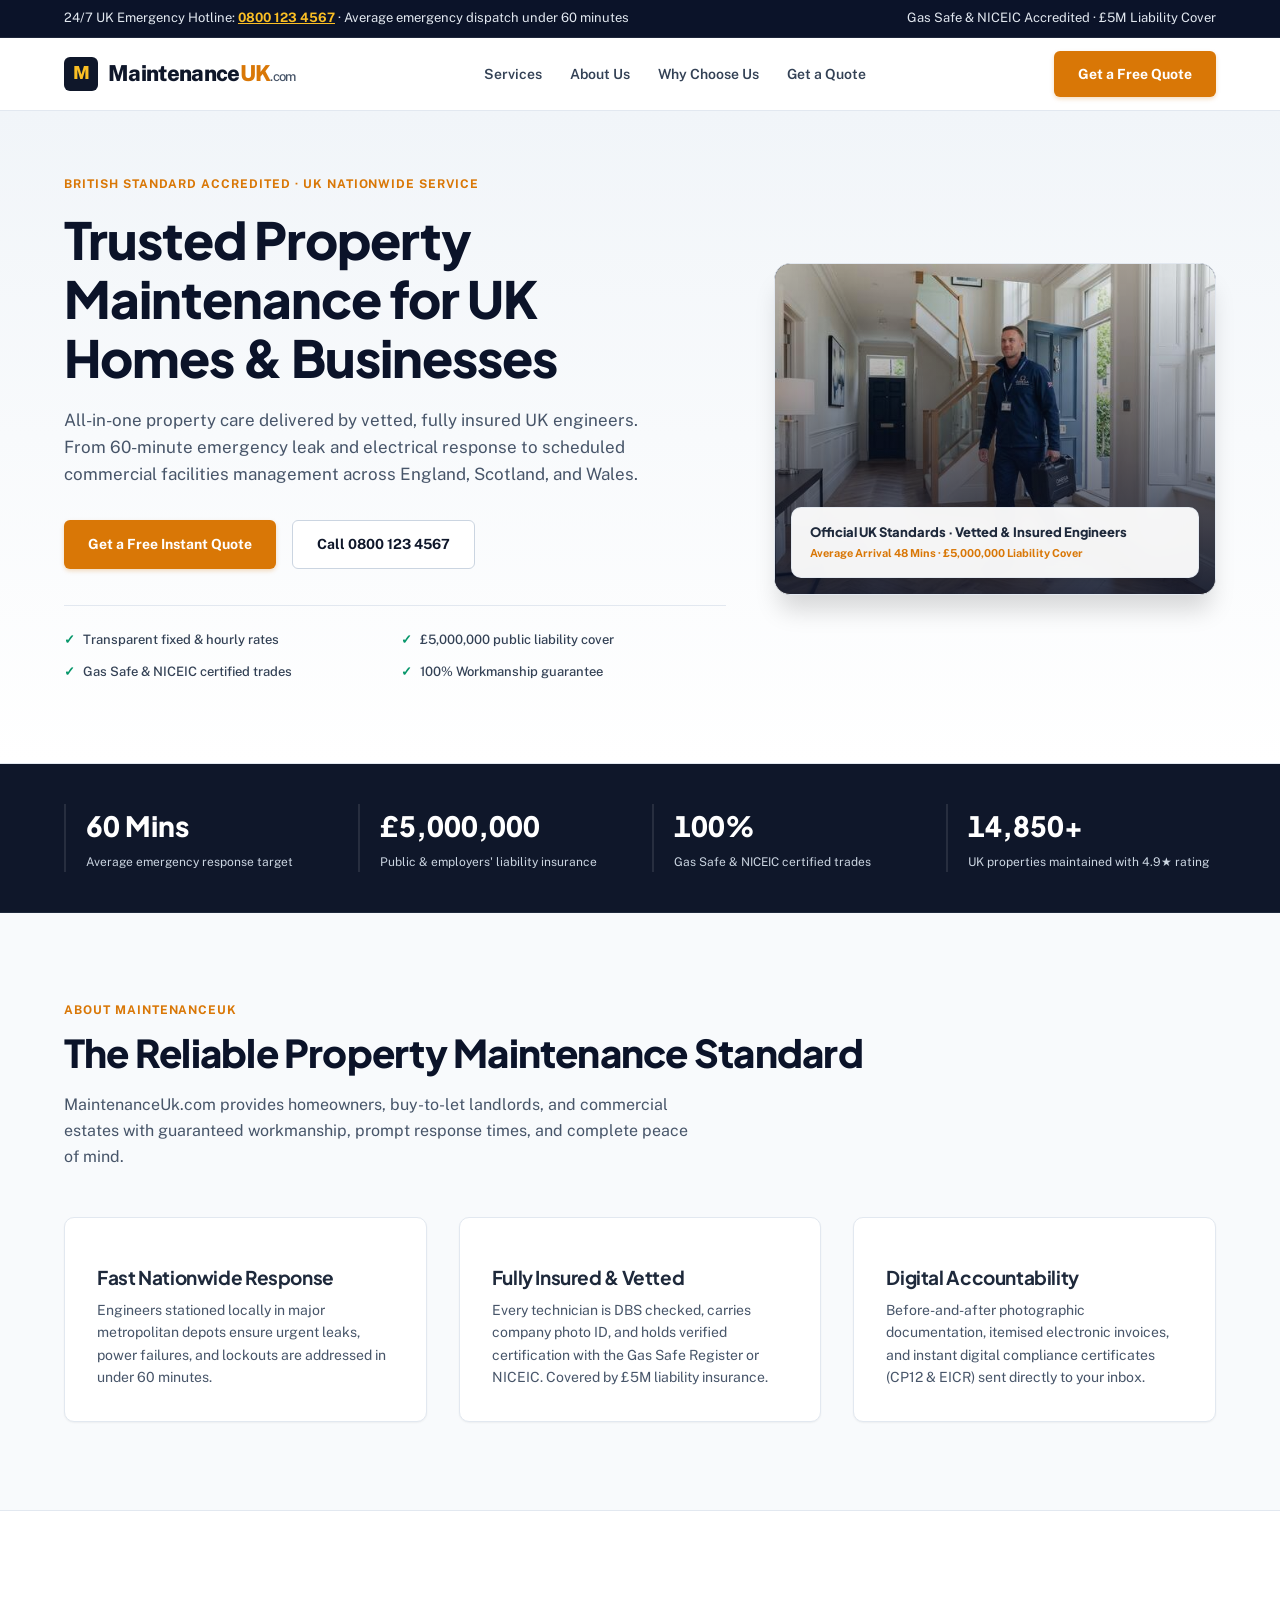
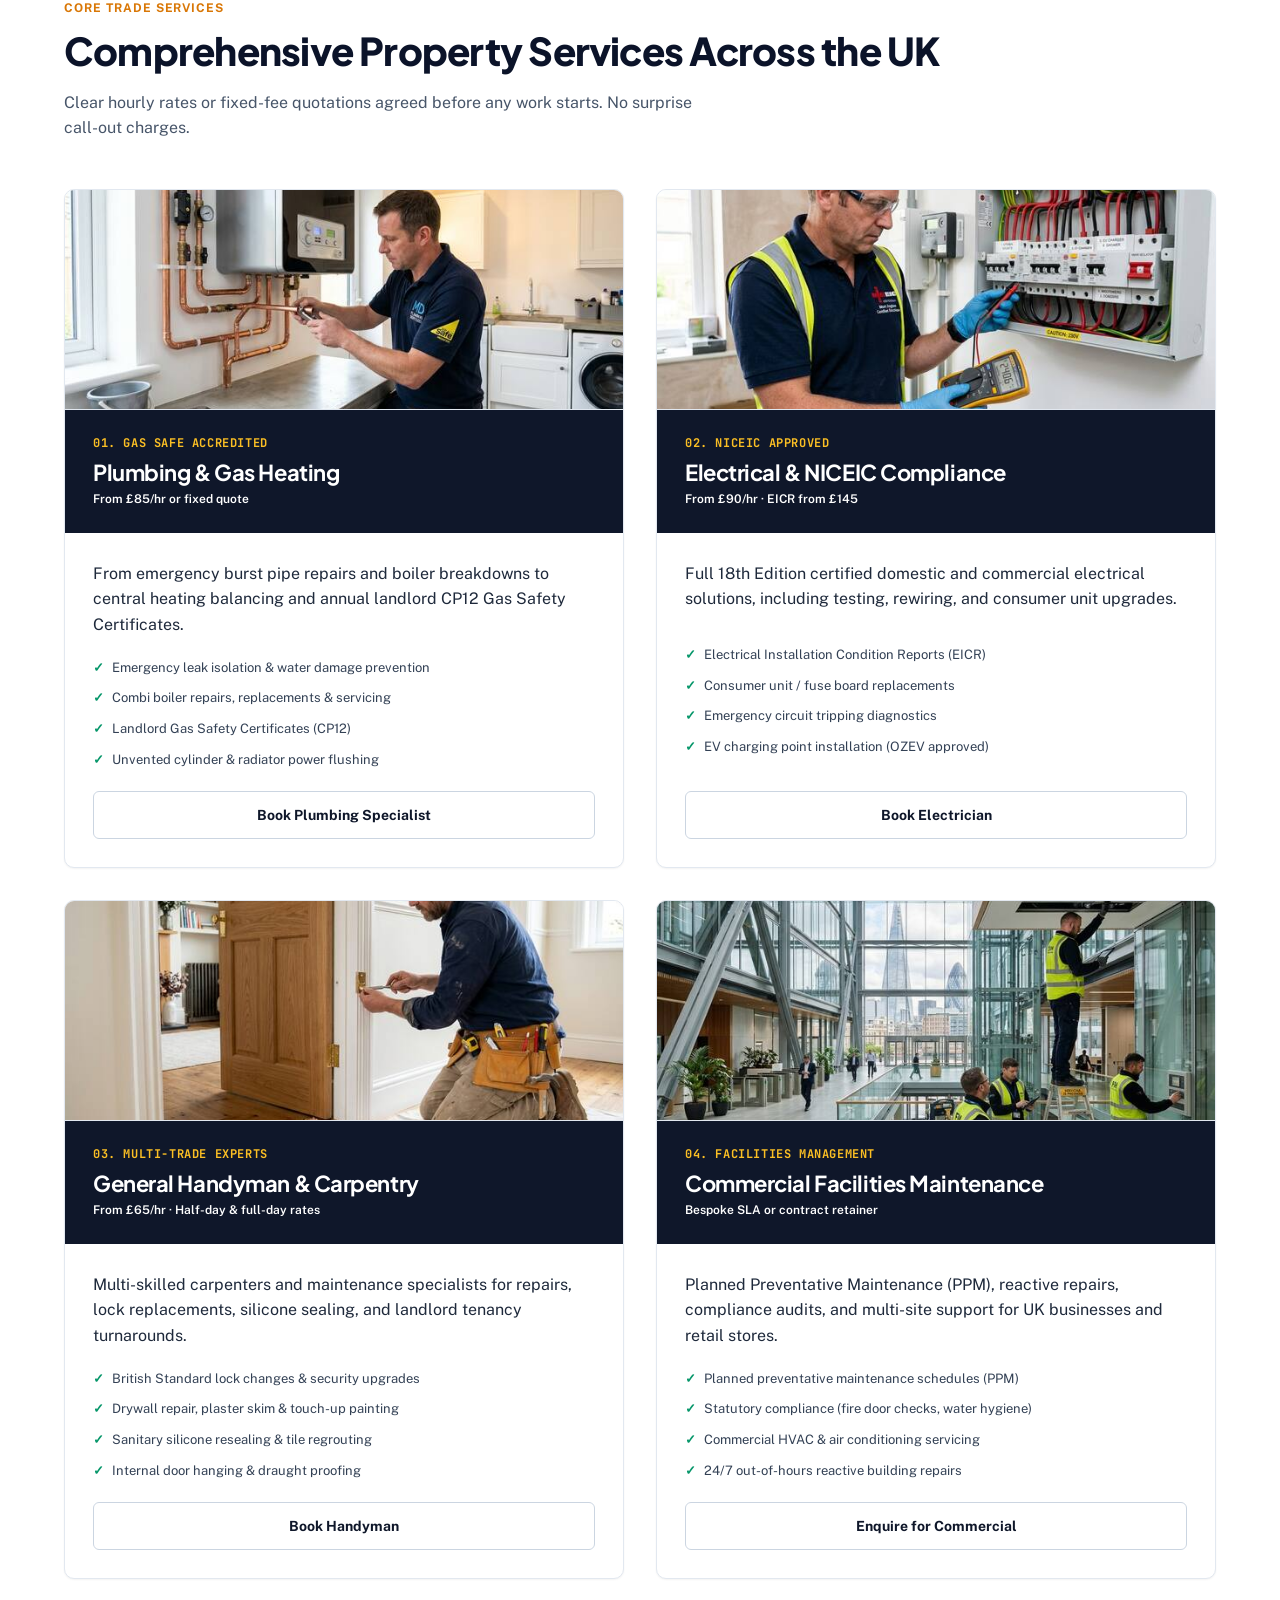
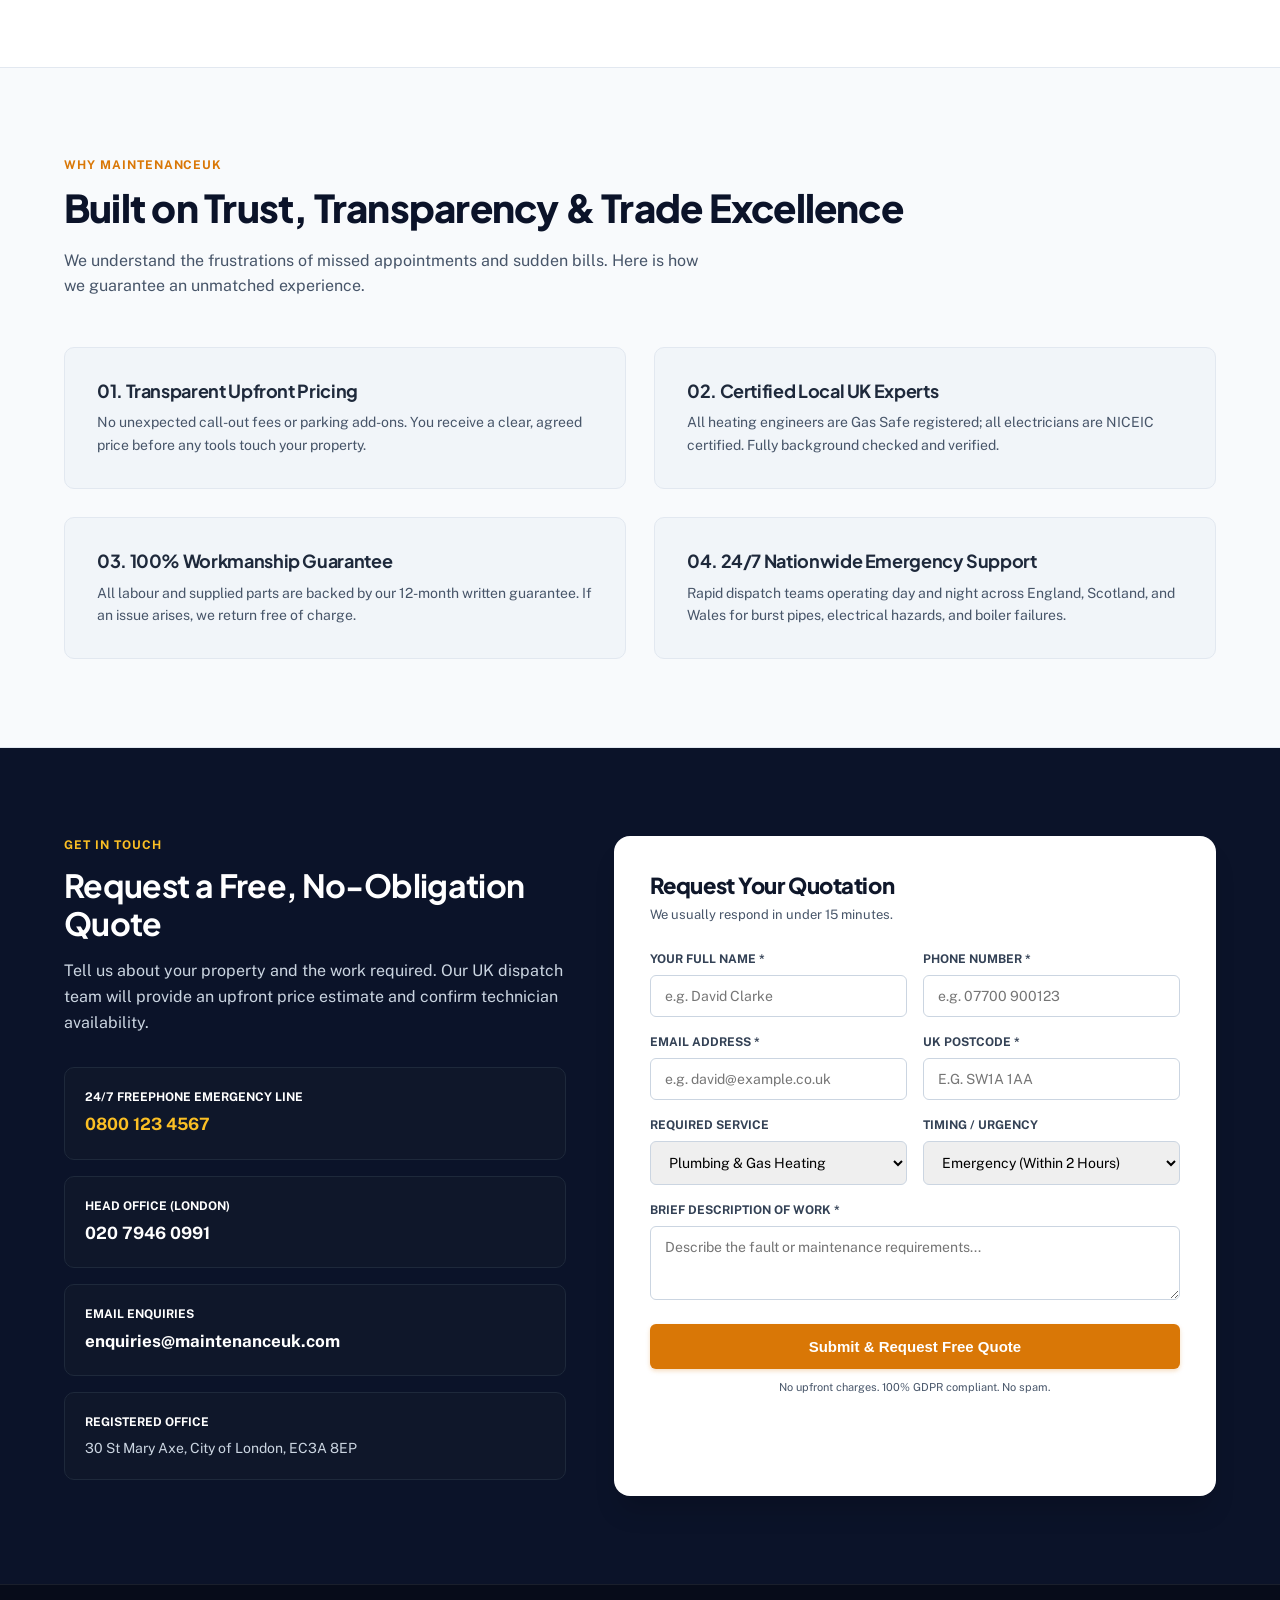
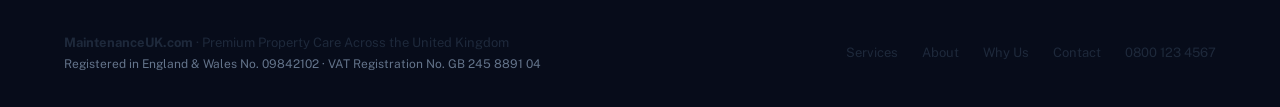
==== commit 1e3147c8: "feat: embed images as base64 and improve asset loading Transitioned static image assets to base64 st" ====
--- a/public/maintenance_uk.html
+++ b/public/maintenance_uk.html
@@ -756,11 +756,7 @@
         <div>
           <div class="hero-visual">
             <img 
-              src="./images/hero.jpg" 
-              alt="Professional British maintenance engineer attending residential property" 
-              class="hero-img"
-              onerror="this.src='/src/assets/images/hero_property_maintenance_1792756893561.jpg';"
-            >
+              src="[data-uri]" alt="Professional British maintenance engineer attending residential property" class="hero-img">
             <div class="hero-visual-overlay"></div>
             <div class="hero-visual-badge-card">
               <div class="hero-badge-title">Official UK Standards · Vetted & Insured Engineers</div>
@@ -843,11 +839,7 @@
         <!-- Plumbing & Heating -->
         <div class="service-card">
           <img 
-            src="./images/plumbing.jpg" 
-            alt="Plumbing and Gas Heating in the UK" 
-            class="service-card-img"
-            onerror="this.src='/src/assets/images/service_plumbing_uk_1792756894187.jpg';"
-          >
+            src="[data-uri]" alt="Plumbing and Gas Heating in the UK" class="service-card-img">
           <div class="service-card-header">
             <div class="service-number">01. GAS SAFE ACCREDITED</div>
             <h3>Plumbing & Gas Heating</h3>
@@ -868,11 +860,7 @@
         <!-- Electrical -->
         <div class="service-card">
           <img 
-            src="./images/electrical.jpg" 
-            alt="Electrical & NICEIC Compliance in the UK" 
-            class="service-card-img"
-            onerror="this.src='/src/assets/images/service_electrical_uk_1792756894447.jpg';"
-          >
+            src="[data-uri]" alt="Electrical & NICEIC Compliance in the UK" class="service-card-img">
           <div class="service-card-header">
             <div class="service-number">02. NICEIC APPROVED</div>
             <h3>Electrical & NICEIC Compliance</h3>
@@ -893,11 +881,7 @@
         <!-- General Handyman -->
         <div class="service-card">
           <img 
-            src="./images/handyman.jpg" 
-            alt="General Handyman & Carpentry in the UK" 
-            class="service-card-img"
-            onerror="this.src='/src/assets/images/service_handyman_uk_1792758884735.jpg';"
-          >
+            src="[data-uri]" alt="General Handyman & Carpentry in the UK" class="service-card-img">
           <div class="service-card-header">
             <div class="service-number">03. MULTI-TRADE EXPERTS</div>
             <h3>General Handyman & Carpentry</h3>
@@ -918,11 +902,7 @@
         <!-- Commercial Maintenance -->
         <div class="service-card">
           <img 
-            src="./images/commercial.jpg" 
-            alt="Commercial Facilities Maintenance in the UK" 
-            class="service-card-img"
-            onerror="this.src='/src/assets/images/service_commercial_uk_1792756894521.jpg';"
-          >
+            src="[data-uri]